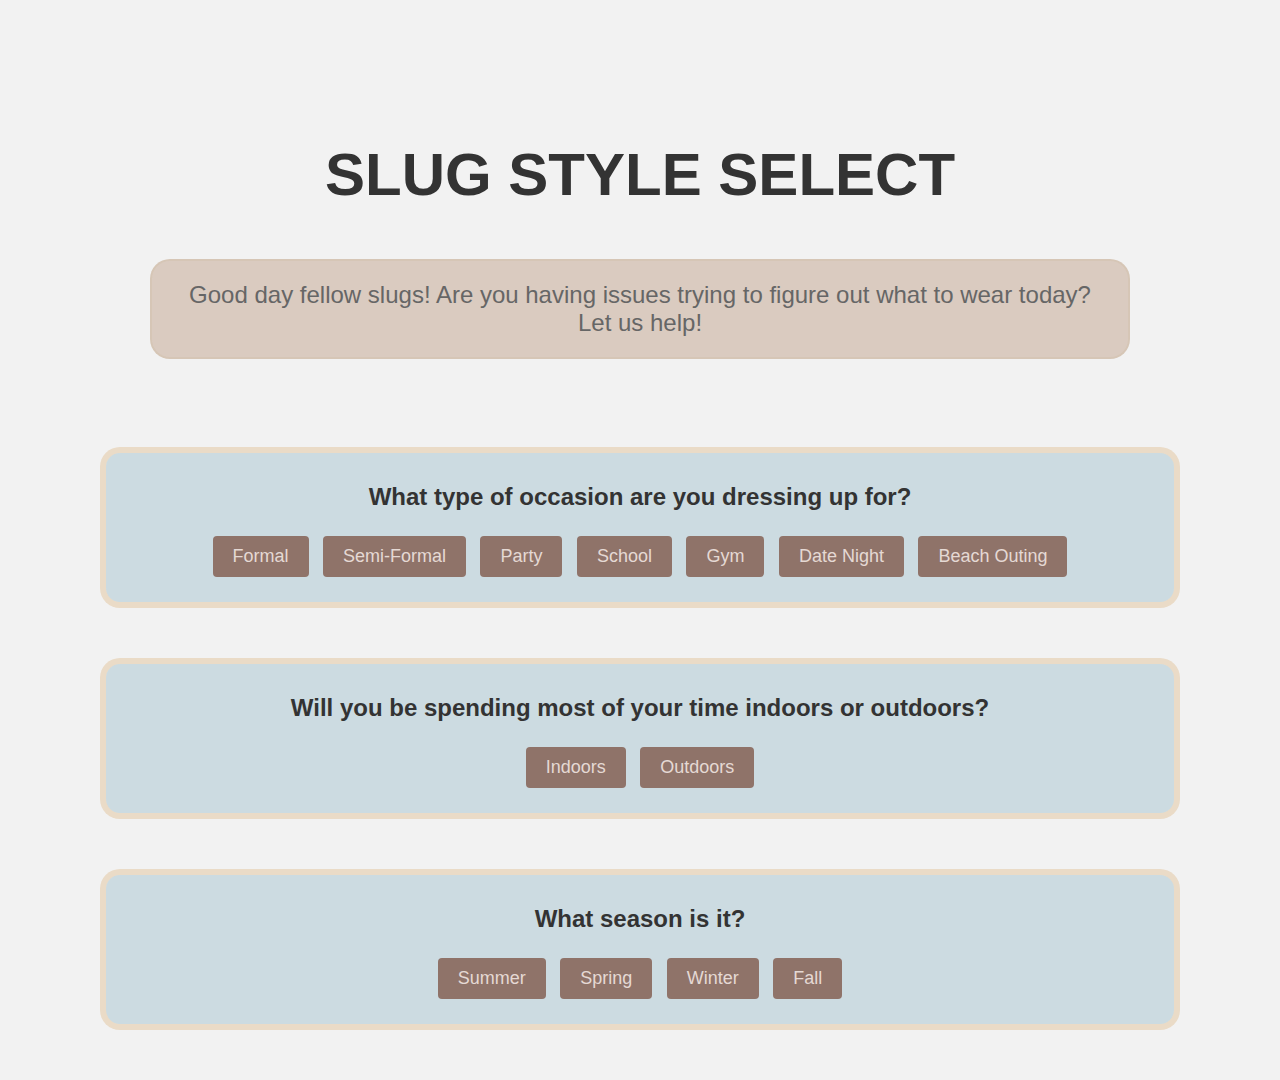
==== index.html @ 7339b8e7 "css added." ====
<!DOCTYPE html>
<html>
    <head>
        <title>Slug Style Select</title>
        <link rel="stylesheet" type="text/css" href="css/group.css">
        <script src="https://code.jquery.com/jquery-3.7.1.min.js"></script>
        <script src="./js/group.js" defer></script>
    </head>
    <body>
        <div id="intro">
            <h1>SLUG STYLE SELECT</h1>
            <p id="welcome">Good day fellow slugs! Are you having issues trying to figure out what to wear today? Let us help!</p>
        </div>
        <img>
        <div id="occassion" class="opaque-box">
            <h2>What type of occasion are you dressing up for?</h2>
            <button id="formal">Formal</button>
            <button id="semiFormal">Semi-Formal</button>
            <button id="party">Party</button>
            <button id="school">School</button>
            <button id="gym">Gym</button>
            <button id="dateNight">Date Night</button>
            <button id="beachOuting">Beach Outing</button>
        </div>
        <div id="time" class="opaque-box">
            <h2>Will you be spending most of your time indoors or outdoors?</h2>
            <button id="indoors">Indoors</button>
            <button id="outdoors">Outdoors</button>
        </div>
        <div id="season" class="opaque-box">
            <h2>What season is it?</h2>
            <button id="summer">Summer</button>
            <button id="spring">Spring</button>
            <button id="winter">Winter</button>
            <button id="fall">Fall</button>
        </div>
        <div id="submitSection">
            <div id="Submit"></div>
            <h2>All done? Let's see what Slug Style Select put together for you!</h2>
            <button id="submitButton">Submit</button>
        </div>
        <div id="output">
        </div>
    </body>
</html>
---- css/group.css ----
body {
    font-family: Arial, sans-serif;
    background: url(https://i.imgur.com/2deGtPS.png) no-repeat center center fixed;
    background-size: cover;

}

body {
    font-family: Arial, sans-serif;
    background-color: #f2f2f2;
    margin: 50px;
    padding: 0px;
}

#intro {
    text-align: center;
    padding: 50px;
    margin-bottom: -80px; 
}

h1 {
    font-size: 60px;
    color: #333;
}

p {
    font-size: 24px;
    color: #666;
}

.centered-column {
    display: flex;
    flex-direction: column;
    align-items: center;
    text-align: center;
    margin-top: 20px;
}

h2 {
    font-size: 24px;
    color: #333;
    text-align: center
}

button {
    margin: 10px;
    padding: 10px 20px;
    font-size: 18px;
    color: #e5d9d4;
    background-color: rgb(143, 115, 105);
    border: none;
    border-radius: 4px;
    cursor: pointer;
    transition: background-color 0.3s ease;
}

button:hover {
    background-color: #deb375;
}
button.active {
    background-color: rgb(98, 78, 72); 
    color: #e5d9d4;
}
#submitSection {
    display: none;
    text-align:center;
}

.opaque-box {
    border: 6px solid rgba(246, 218, 187, 0.7); 
    background-color: rgba(155, 190, 203, 0.429); 
    padding: 10px 20px 20px 20px; 
    margin: 50px;
    border-radius: 20px; 
    text-align: center;
}

.opaque-box button {
    margin: 5px; 
}

#welcome {
    border: 2px solid rgba(211, 195, 177, 0.7); 
    background-color: rgba(186, 151, 127, 0.429); 
    padding: 20px 20px 20px 20px; 
    margin: 50px;
    border-radius: 20px; 
    text-align: center;
}

#submitSection {
    text-align: center;
}

#output {
    text-align: center; 
}
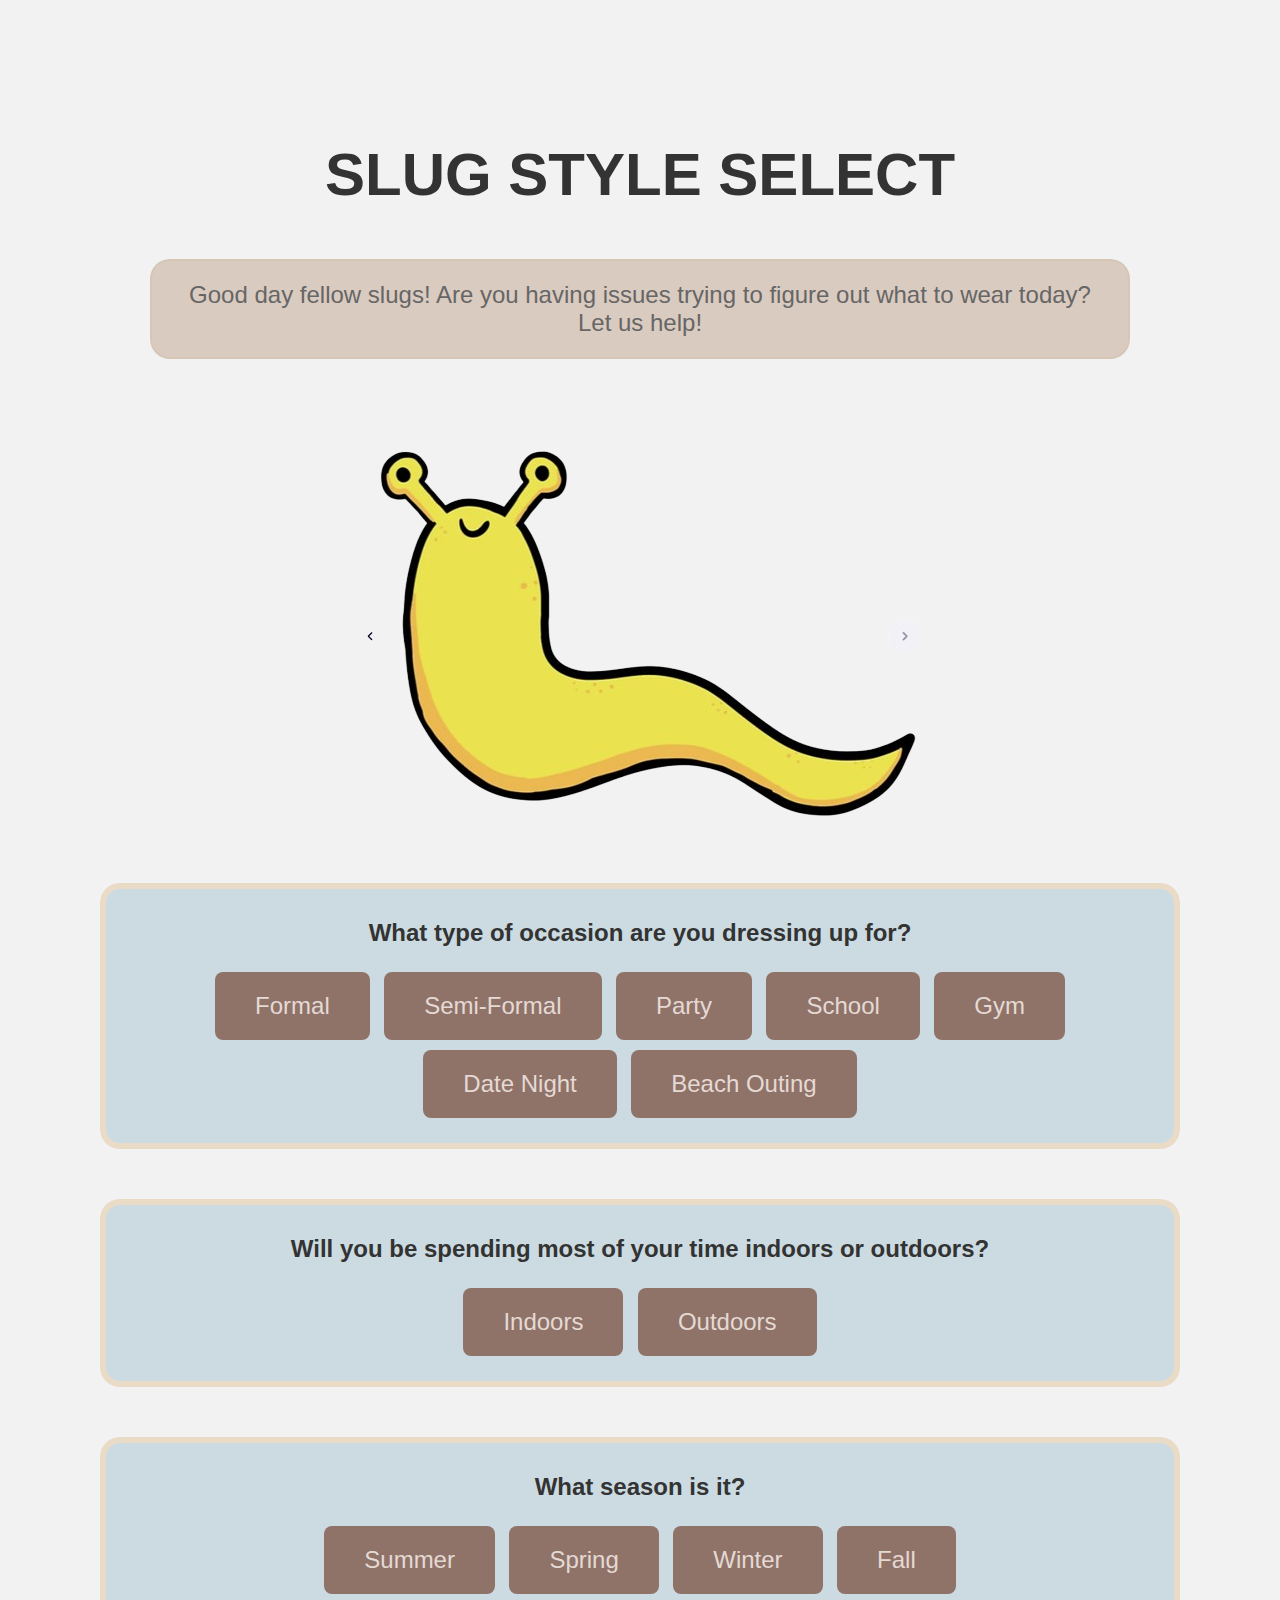
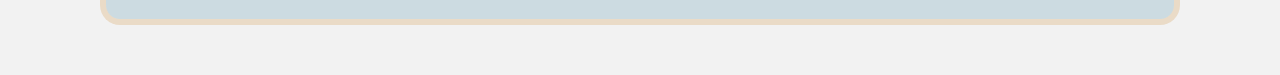
==== commit 07f2e342: "Added the slug :)" ====
--- a/index.html
+++ b/index.html
@@ -10,6 +10,7 @@
         <div id="intro">
             <h1>SLUG STYLE SELECT</h1>
             <p id="welcome">Good day fellow slugs! Are you having issues trying to figure out what to wear today? Let us help!</p>
+            <img src="img/ucsc_slug.jpg">
         </div>
         <img>
         <div id="occassion" class="opaque-box">
--- a/css/group.css
+++ b/css/group.css
@@ -45,19 +45,23 @@
 
 button {
     margin: 10px;
-    padding: 10px 20px;
-    font-size: 18px;
+    padding: 20px 40px;
+    font-size: 24px;
     color: #e5d9d4;
     background-color: rgb(143, 115, 105);
     border: none;
-    border-radius: 4px;
+    border-radius: 8px;
     cursor: pointer;
-    transition: background-color 0.3s ease;
+    transition: background-color 0.3s ease, font-size 0.5s ease, padding 0.5s ease;
 }
 
 button:hover {
     background-color: #deb375;
+    font-size: 2.0rem;
+    padding: 30px 60px;
+    transition-duration: .5s; //*adjust this value to slow or speed up button growing transition animation */
 }
+
 button.active {
     background-color: rgb(98, 78, 72); 
     color: #e5d9d4;
@@ -65,6 +69,9 @@
 #submitSection {
     display: none;
     text-align:center;
+}
+#submitButton:active {
+    background-color: rgb(98, 78, 72); 
 }
 
 .opaque-box {
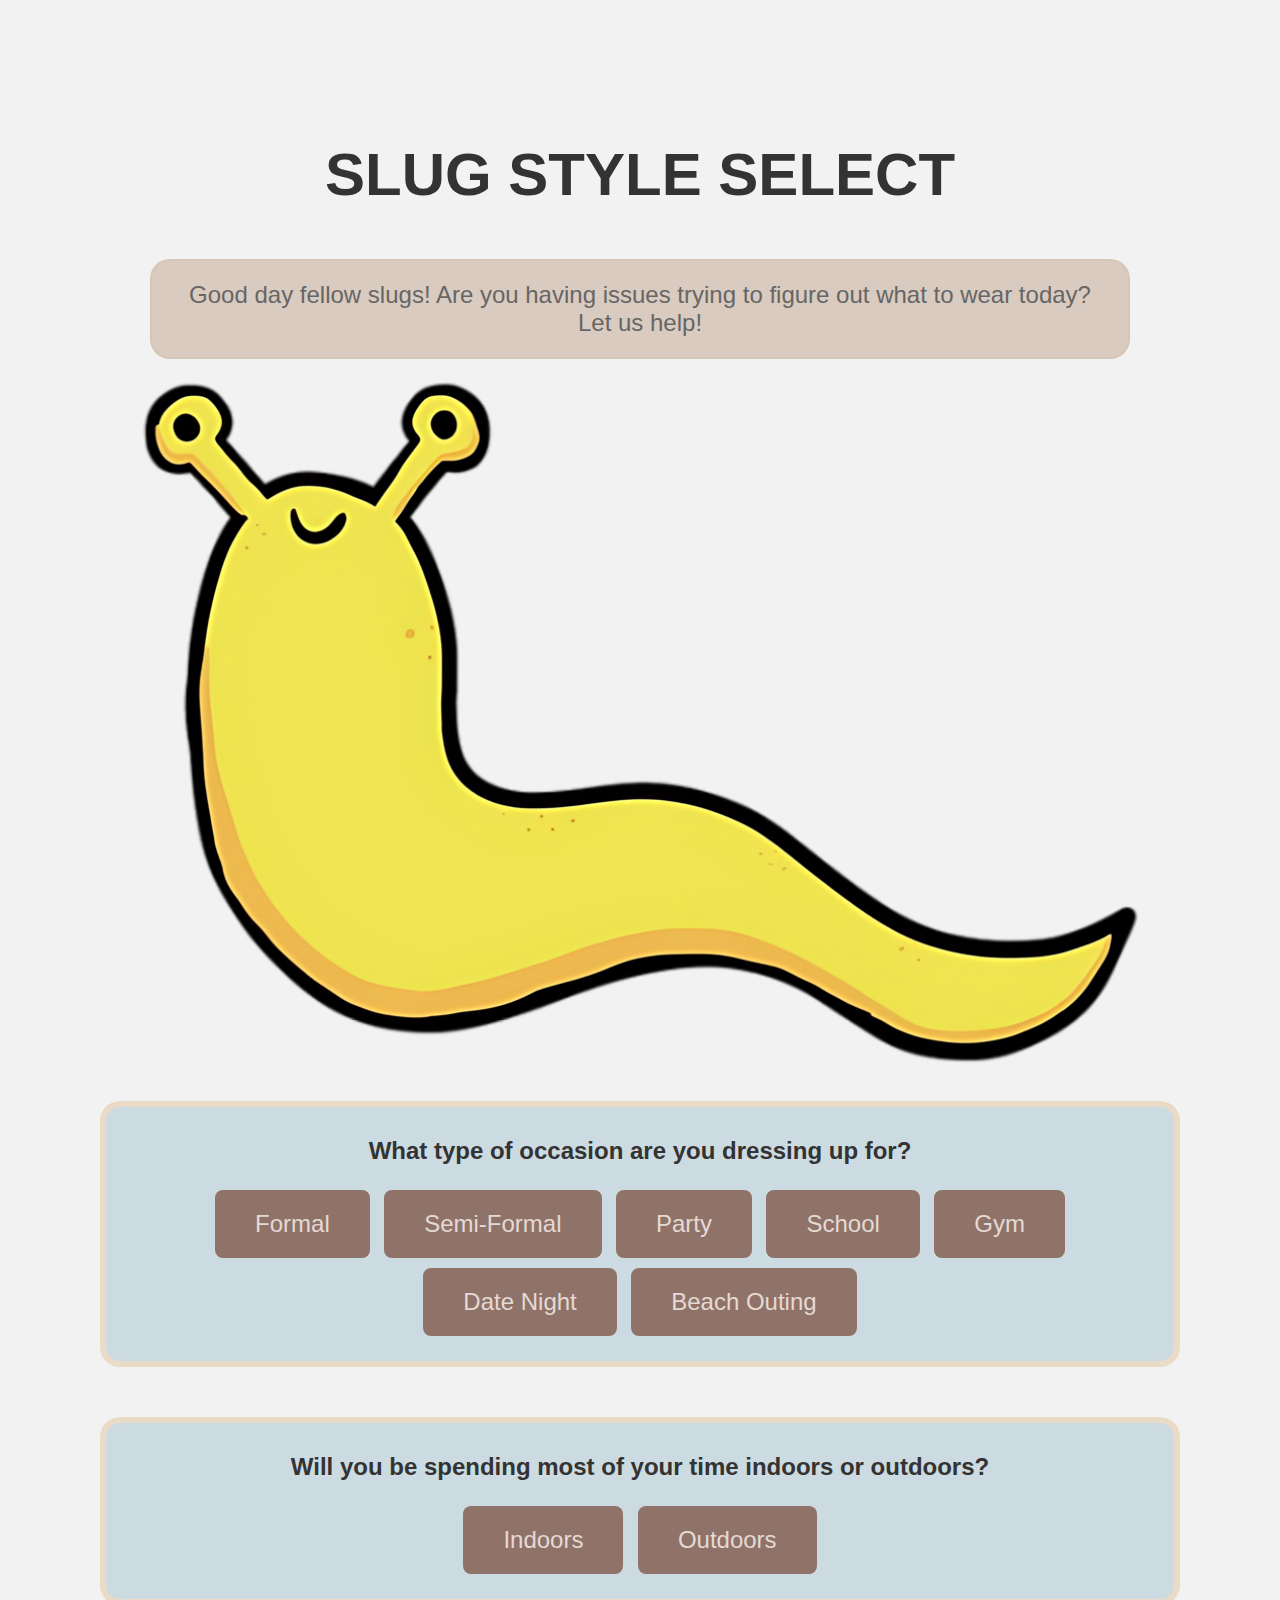
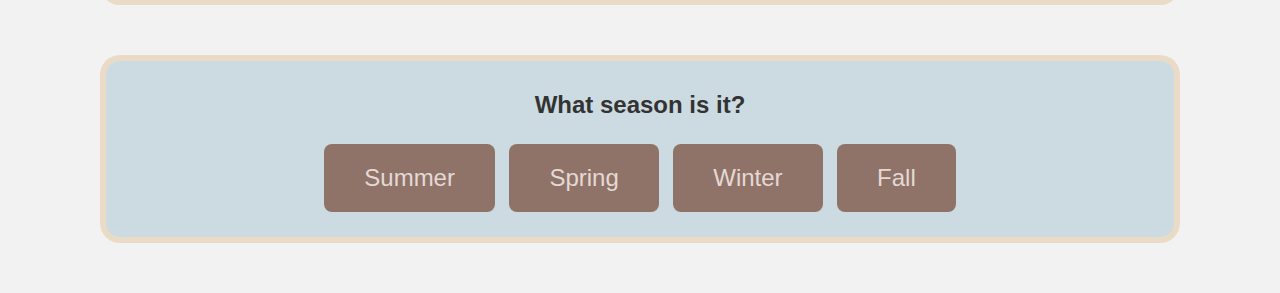
==== commit 758ecfeb: "slug img fix" ====
--- a/index.html
+++ b/index.html
@@ -10,7 +10,7 @@
         <div id="intro">
             <h1>SLUG STYLE SELECT</h1>
             <p id="welcome">Good day fellow slugs! Are you having issues trying to figure out what to wear today? Let us help!</p>
-            <img src="img/ucsc_slug.jpg">
+            <img src="img/slug/ucsc_slug.png">
         </div>
         <img>
         <div id="occassion" class="opaque-box">
--- a/css/group.css
+++ b/css/group.css
@@ -17,6 +17,13 @@
     text-align: center;
     padding: 50px;
     margin-bottom: -80px; 
+}
+
+#intro img {
+    width: 1000px;
+    height: auto; 
+    margin-top: -250px;
+    margin-bottom: -100px;
 }
 
 h1 {
@@ -102,4 +109,5 @@
 
 #output {
     text-align: center; 
-}+}
+
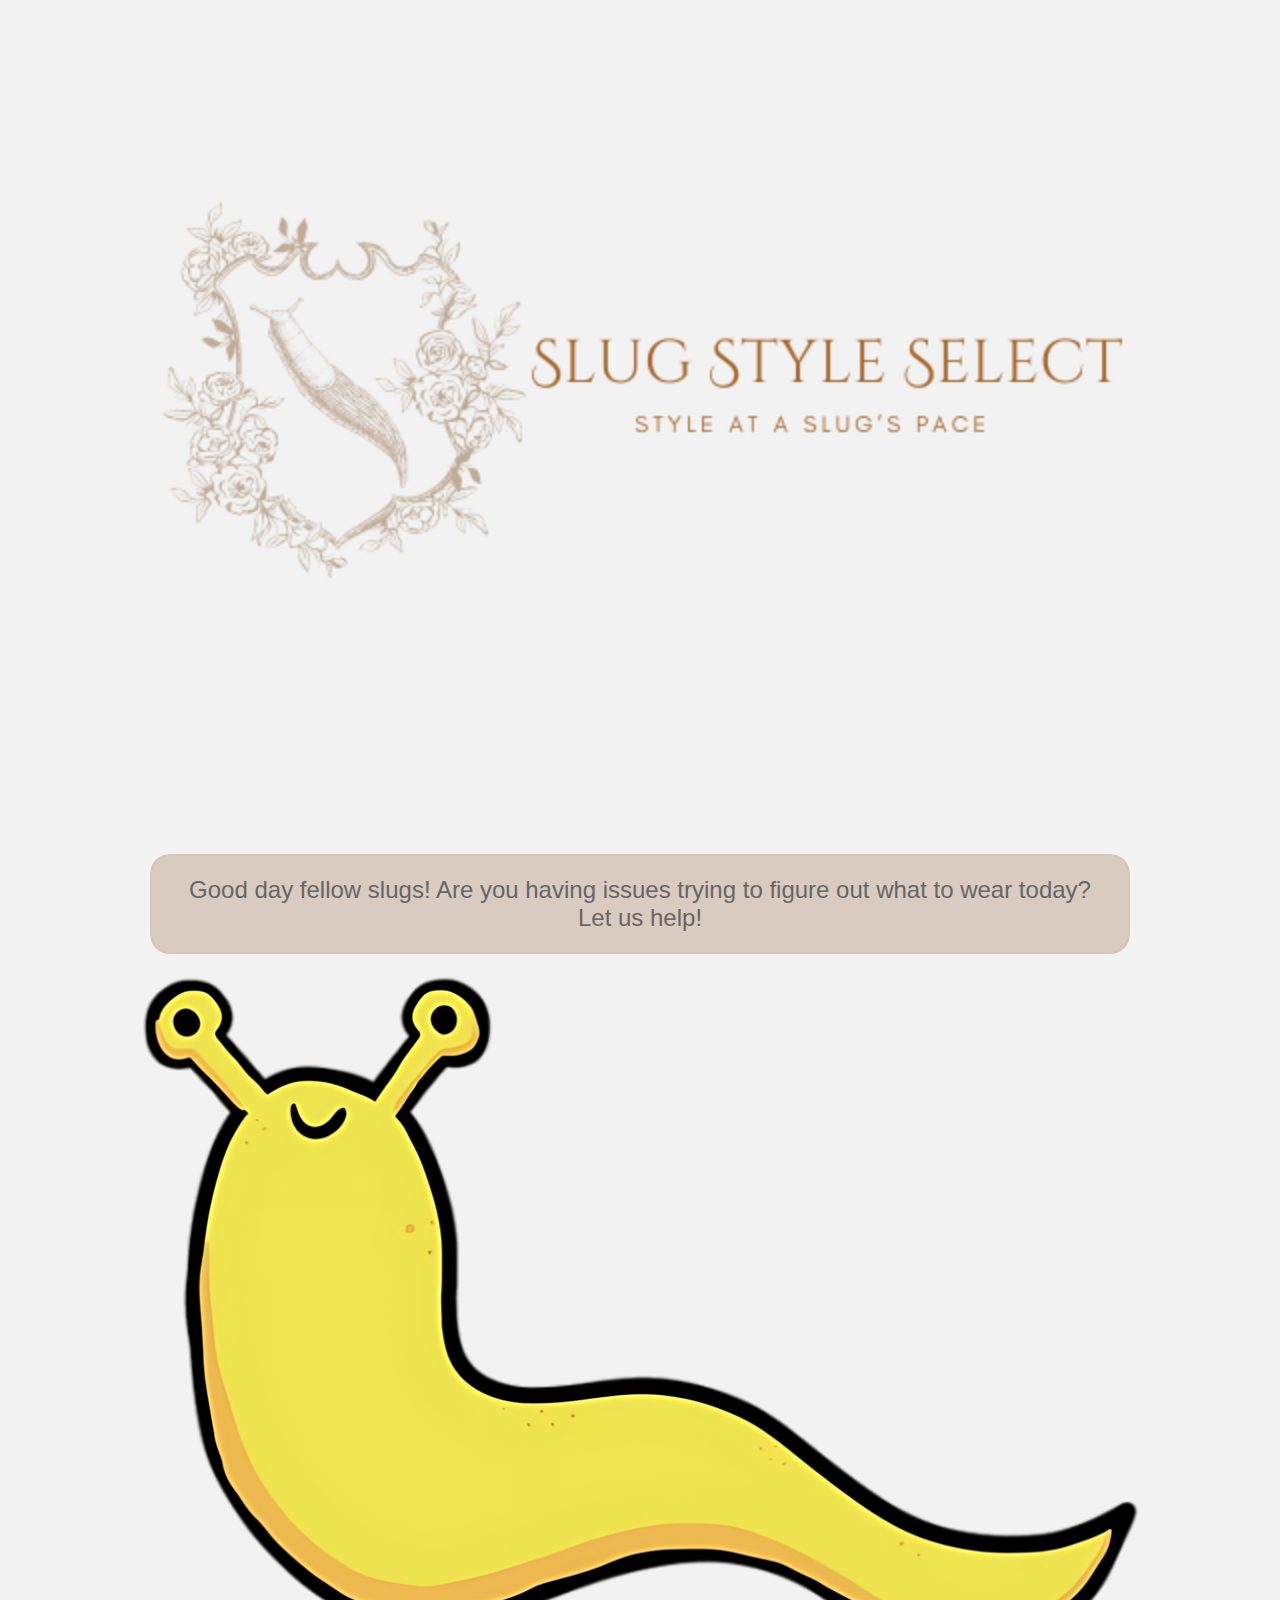
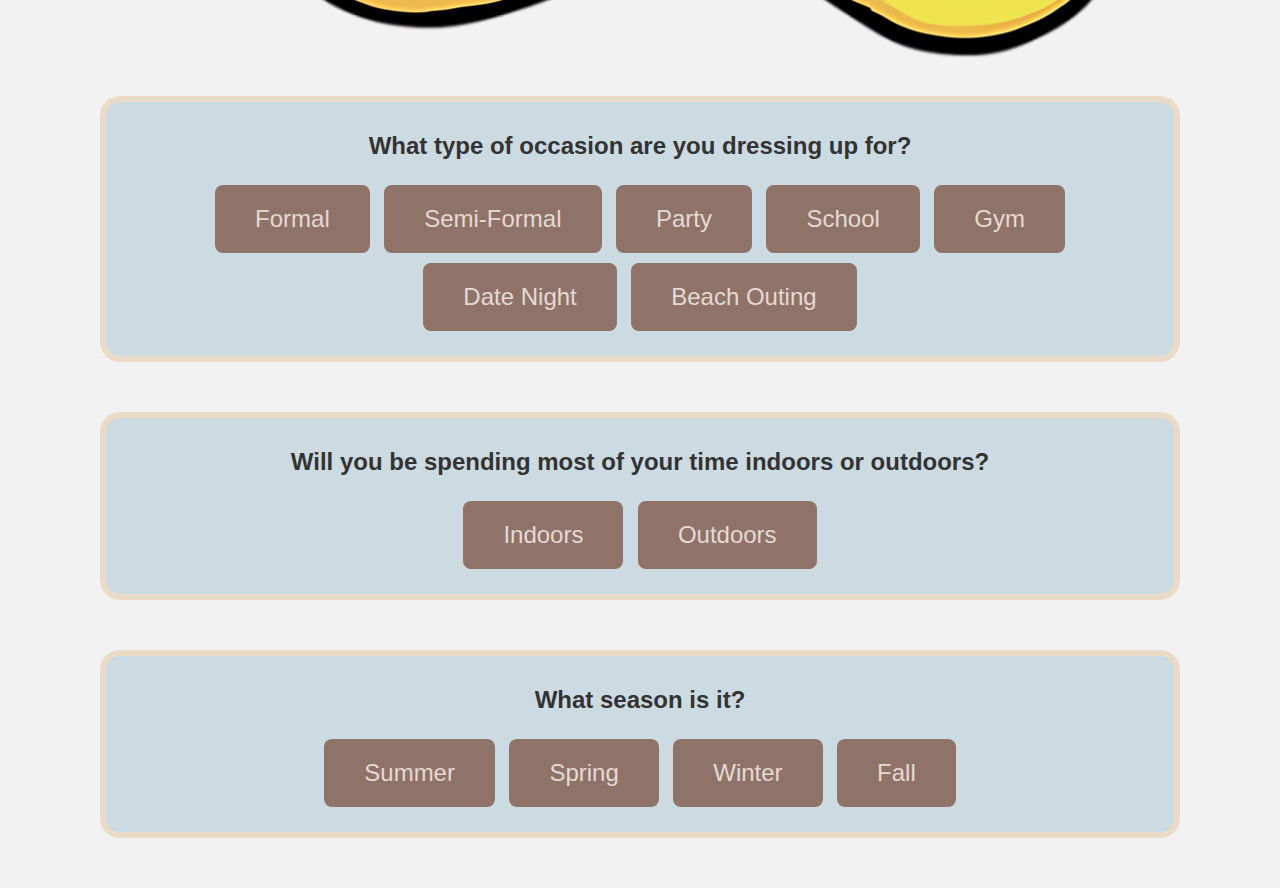
==== commit c6d31b80: "lgoo in" ====
--- a/index.html
+++ b/index.html
@@ -8,7 +8,7 @@
     </head>
     <body>
         <div id="intro">
-            <h1>SLUG STYLE SELECT</h1>
+            <h1><img src="img/logo/Slug Style Select.png" alt="logo"></h1>
             <p id="welcome">Good day fellow slugs! Are you having issues trying to figure out what to wear today? Let us help!</p>
             <img src="img/slug/ucsc_slug.png">
         </div>
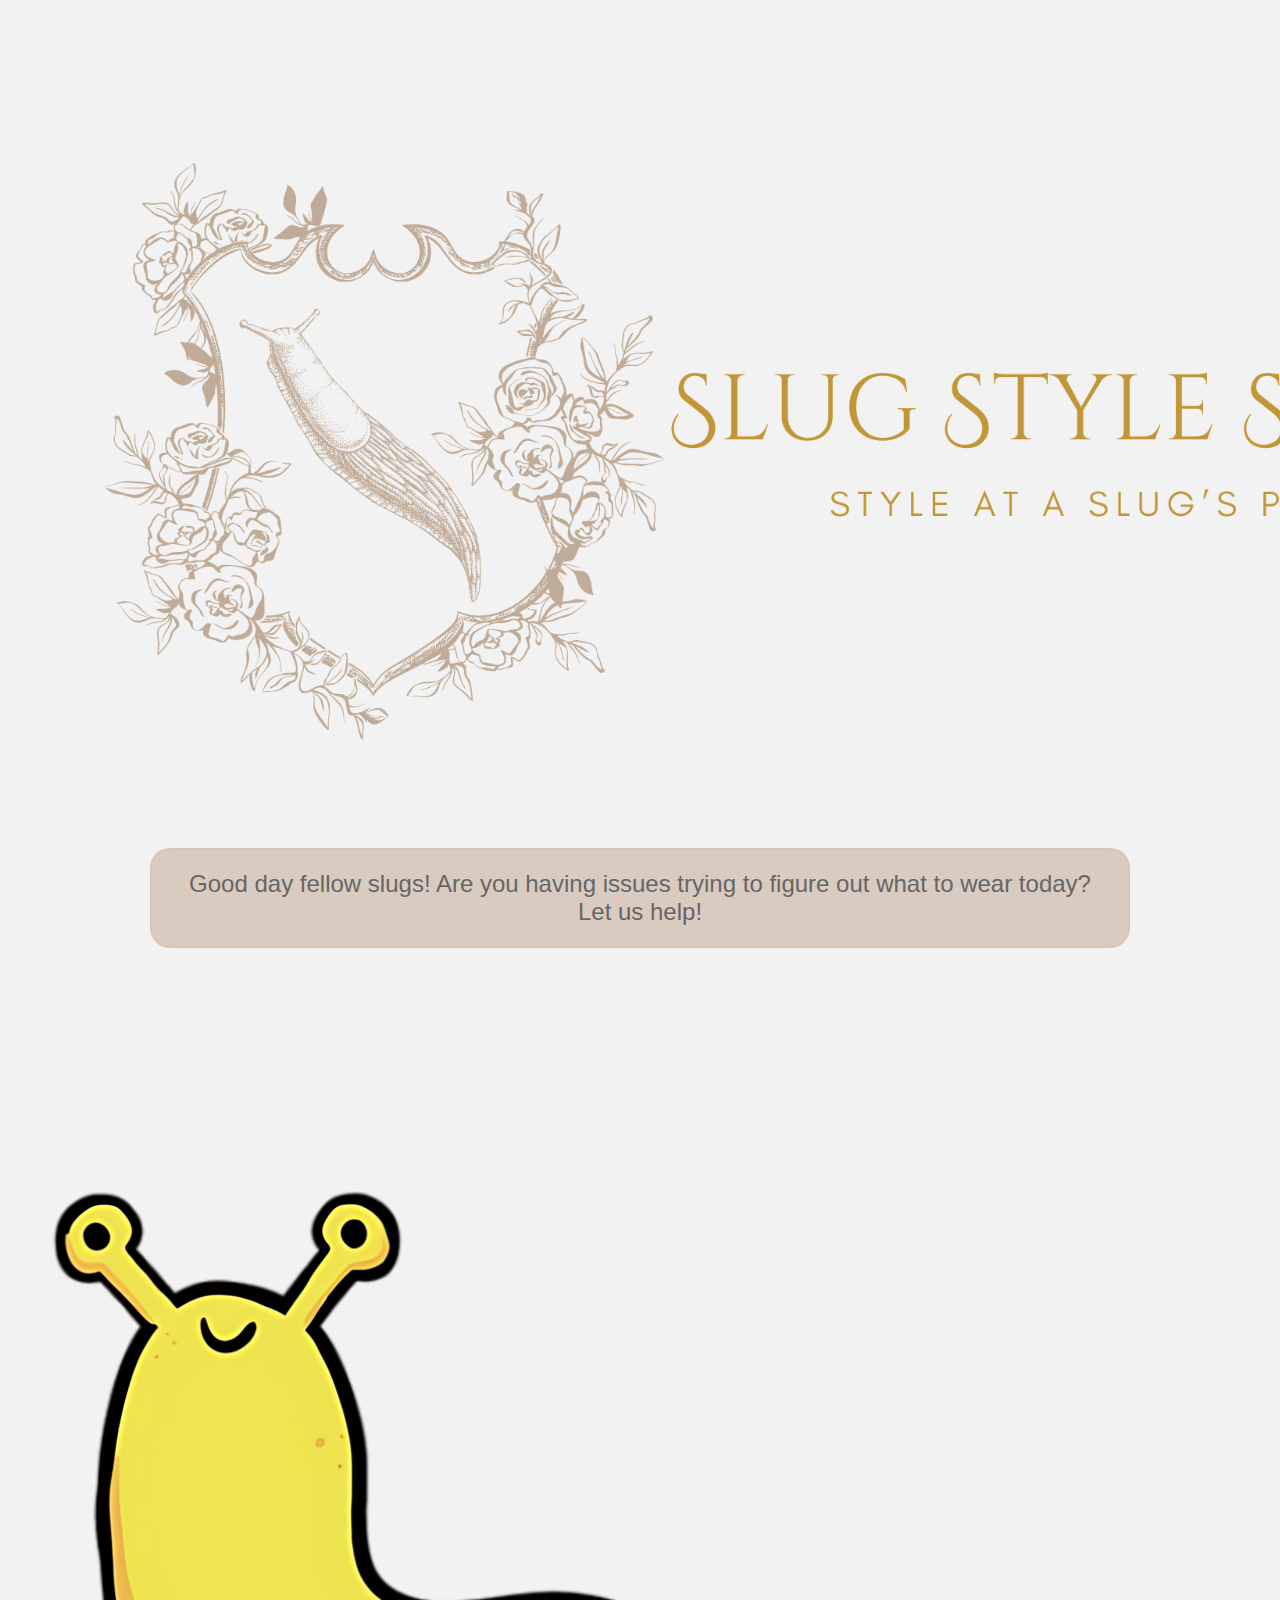
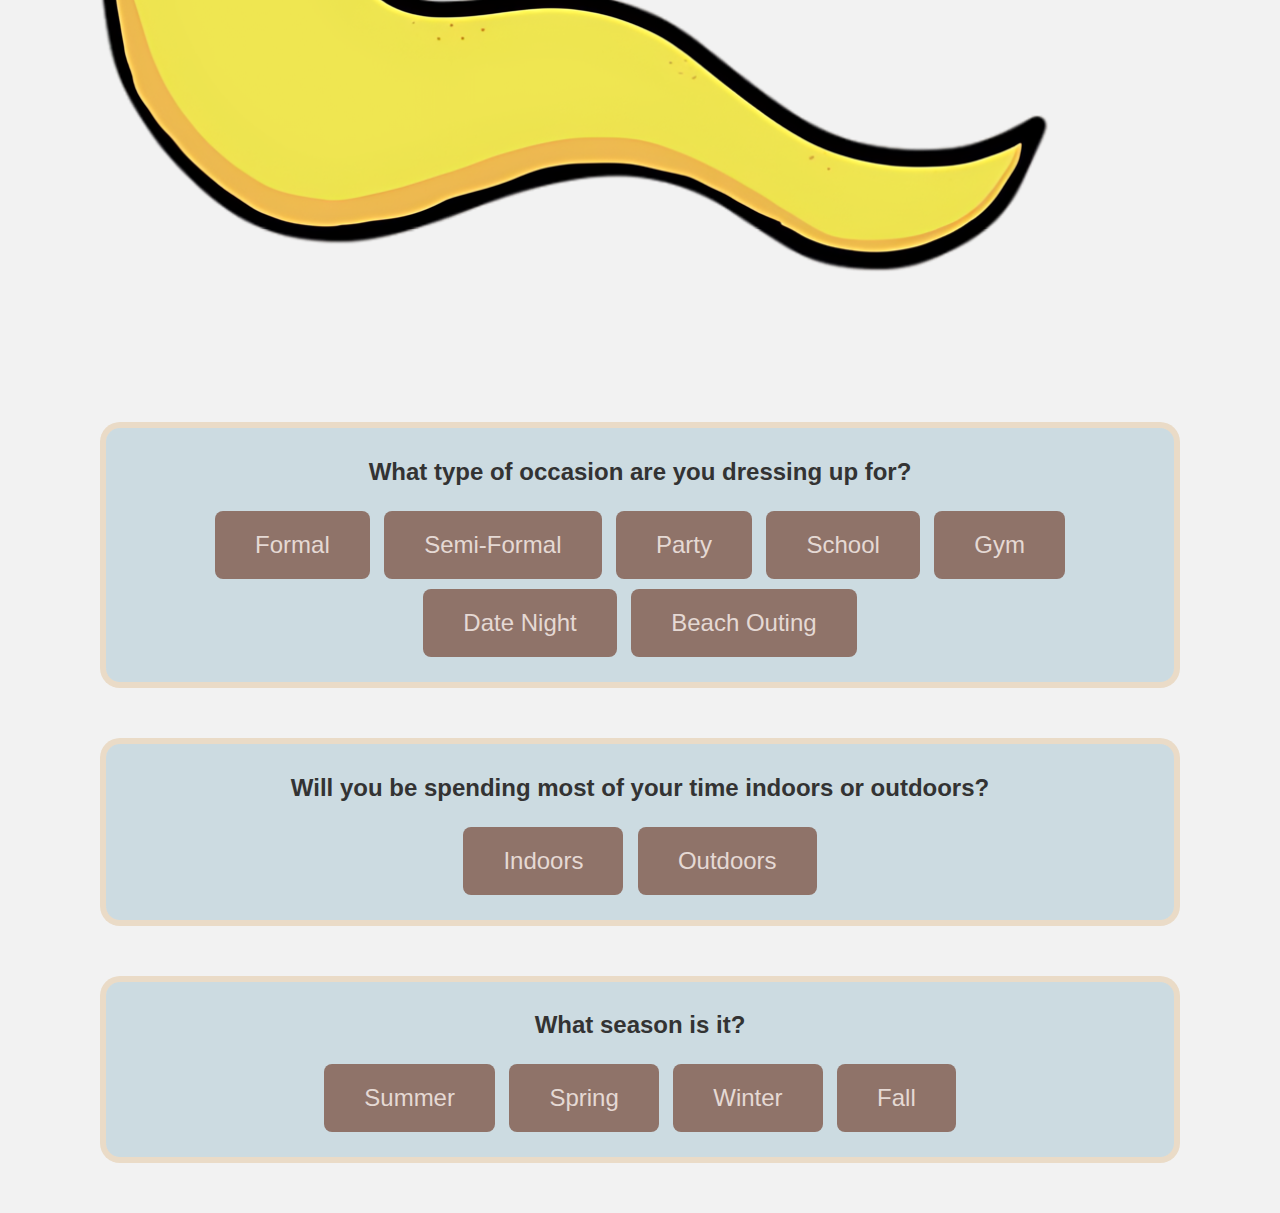
==== commit 279b47f6: "logo added" ====
--- a/index.html
+++ b/index.html
@@ -8,11 +8,10 @@
     </head>
     <body>
         <div id="intro">
-            <h1><img src="img/logo/Slug Style Select.png" alt="logo"></h1>
+            <h1><img src="img/logo/logo.png" alt="logo"></h1>
             <p id="welcome">Good day fellow slugs! Are you having issues trying to figure out what to wear today? Let us help!</p>
-            <img src="img/slug/ucsc_slug.png">
         </div>
-        <img>
+        <div id="slug"><img src="img/slug/ucsc_slug.png"></div>
         <div id="occassion" class="opaque-box">
             <h2>What type of occasion are you dressing up for?</h2>
             <button id="formal">Formal</button>
--- a/css/group.css
+++ b/css/group.css
@@ -17,10 +17,11 @@
     text-align: center;
     padding: 50px;
     margin-bottom: -80px; 
+    margin-top: 200px;
 }
 
 #intro img {
-    width: 1000px;
+    width: 1500px;
     height: auto; 
     margin-top: -250px;
     margin-bottom: -100px;
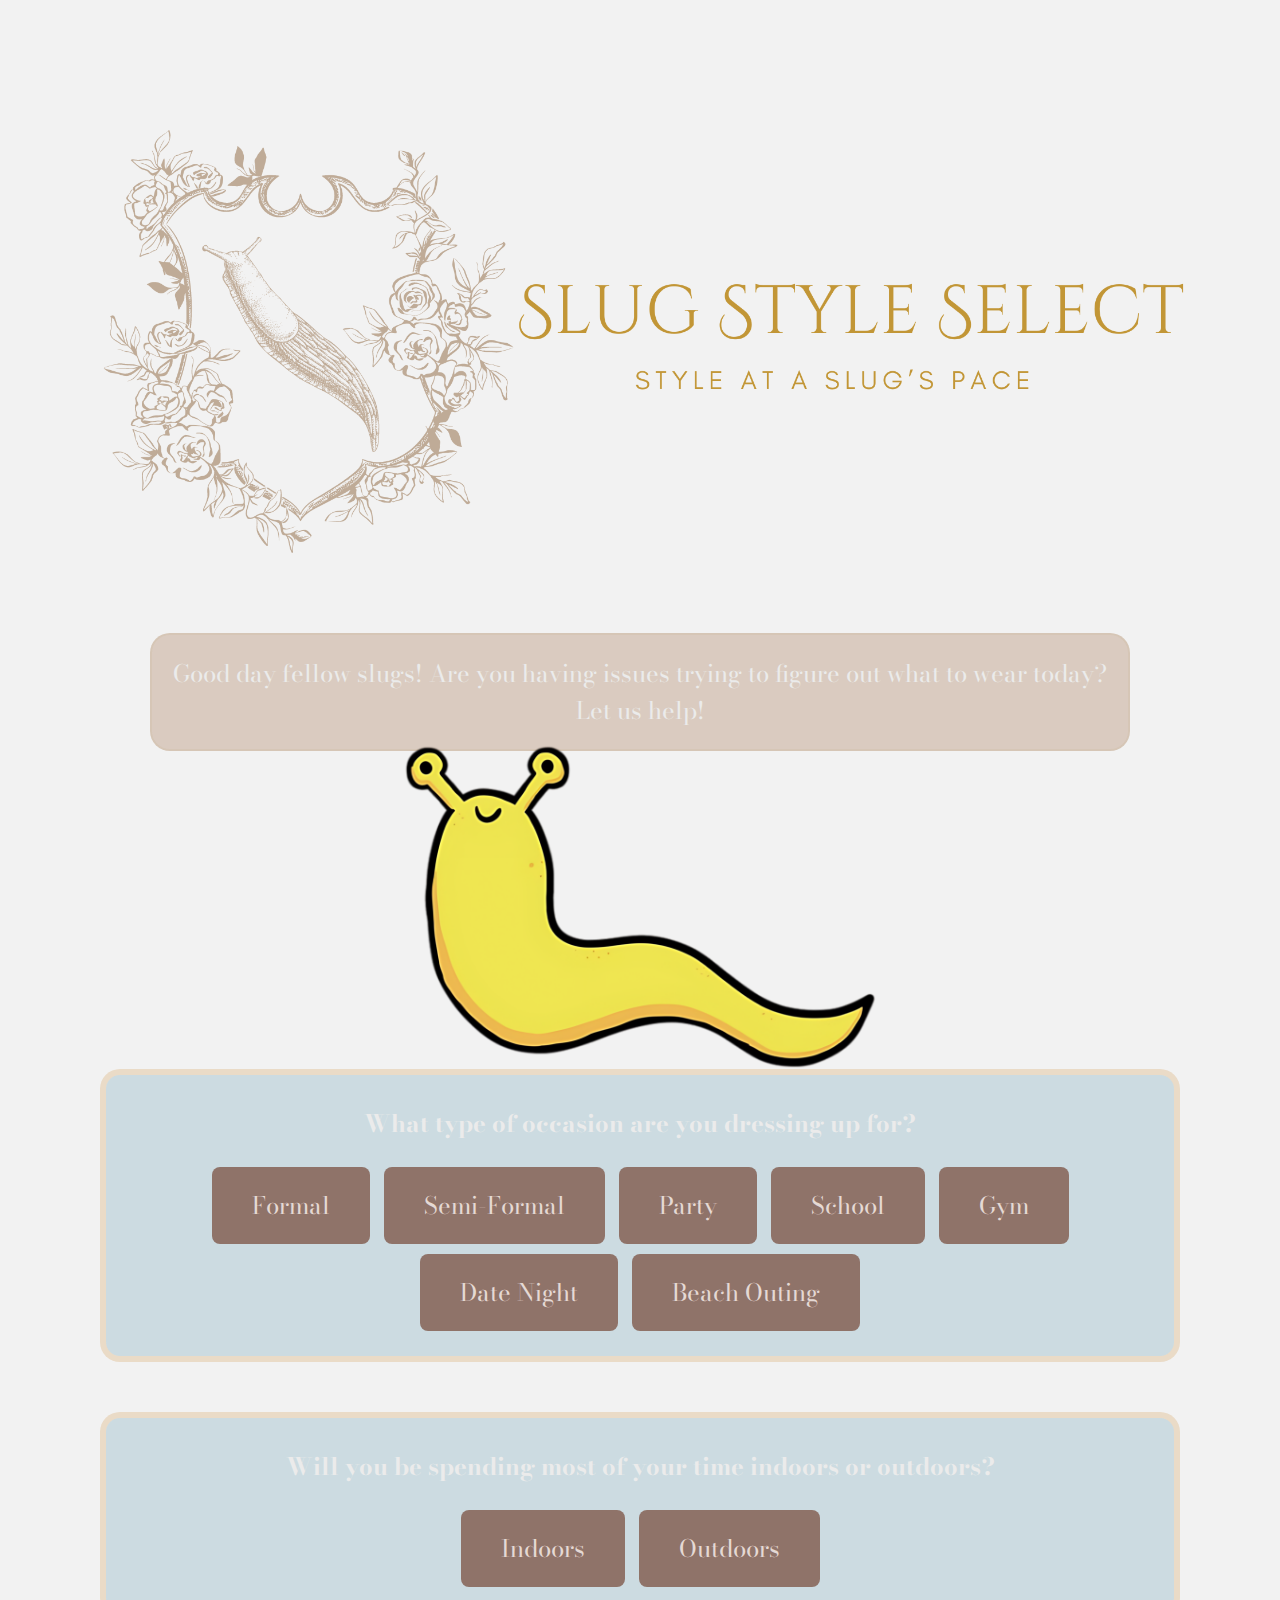
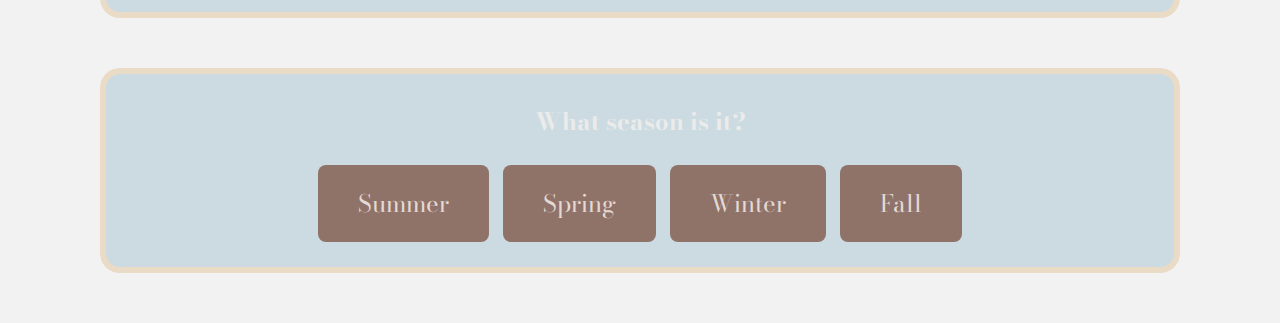
==== commit a34ea891: "site overhaul" ====
--- a/index.html
+++ b/index.html
@@ -5,6 +5,10 @@
         <link rel="stylesheet" type="text/css" href="css/group.css">
         <script src="https://code.jquery.com/jquery-3.7.1.min.js"></script>
         <script src="./js/group.js" defer></script>
+        <link rel="preconnect" href="https://fonts.googleapis.com">
+        <link rel="preconnect" href="https://fonts.gstatic.com" crossorigin>
+        <link href="https://fonts.googleapis.com/css2?family=Bodoni+Moda:ital,opsz,wght@0,6..96,400..900;1,6..96,400..900&display=swap" rel="stylesheet">
+
     </head>
     <body>
         <div id="intro">
--- a/css/group.css
+++ b/css/group.css
@@ -1,16 +1,10 @@
-
 body {
-    font-family: Arial, sans-serif;
-    background: url(https://i.imgur.com/2deGtPS.png) no-repeat center center fixed;
+    font-family: "Bodoni Moda", serif;
+    background: url('../img/background/background.png') no-repeat center center fixed;
     background-size: cover;
-
-}
-
-body {
-    font-family: Arial, sans-serif;
     background-color: #f2f2f2;
     margin: 50px;
-    padding: 0px;
+    padding: 0;
 }
 
 #intro {
@@ -21,20 +15,20 @@
 }
 
 #intro img {
-    width: 1500px;
+    width: 1100px;
     height: auto; 
     margin-top: -250px;
     margin-bottom: -100px;
 }
 
-h1 {
-    font-size: 60px;
-    color: #333;
+#slug {
+    text-align: center;
+    margin-top: -210px;
+    margin-bottom: -100px;
 }
 
-p {
-    font-size: 24px;
-    color: #666;
+#slug img {
+    max-width: 40%;
 }
 
 .centered-column {
@@ -45,10 +39,22 @@
     margin-top: 20px;
 }
 
+body, h1, p, h2, button {
+    font-family: "Bodoni Moda", serif;
+    color: #ebebeb;
+}
+
+h1 {
+    font-size: 60px;
+}
+
+p {
+    font-size: 24px;
+}
+
 h2 {
     font-size: 24px;
-    color: #333;
-    text-align: center
+    text-align: center;
 }
 
 button {
@@ -67,17 +73,19 @@
     background-color: #deb375;
     font-size: 2.0rem;
     padding: 30px 60px;
-    transition-duration: .5s; //*adjust this value to slow or speed up button growing transition animation */
+    transition-duration: .5s; 
 }
 
 button.active {
     background-color: rgb(98, 78, 72); 
     color: #e5d9d4;
 }
+
 #submitSection {
     display: none;
-    text-align:center;
+    text-align: center;
 }
+
 #submitButton:active {
     background-color: rgb(98, 78, 72); 
 }
@@ -111,4 +119,3 @@
 #output {
     text-align: center; 
 }
-
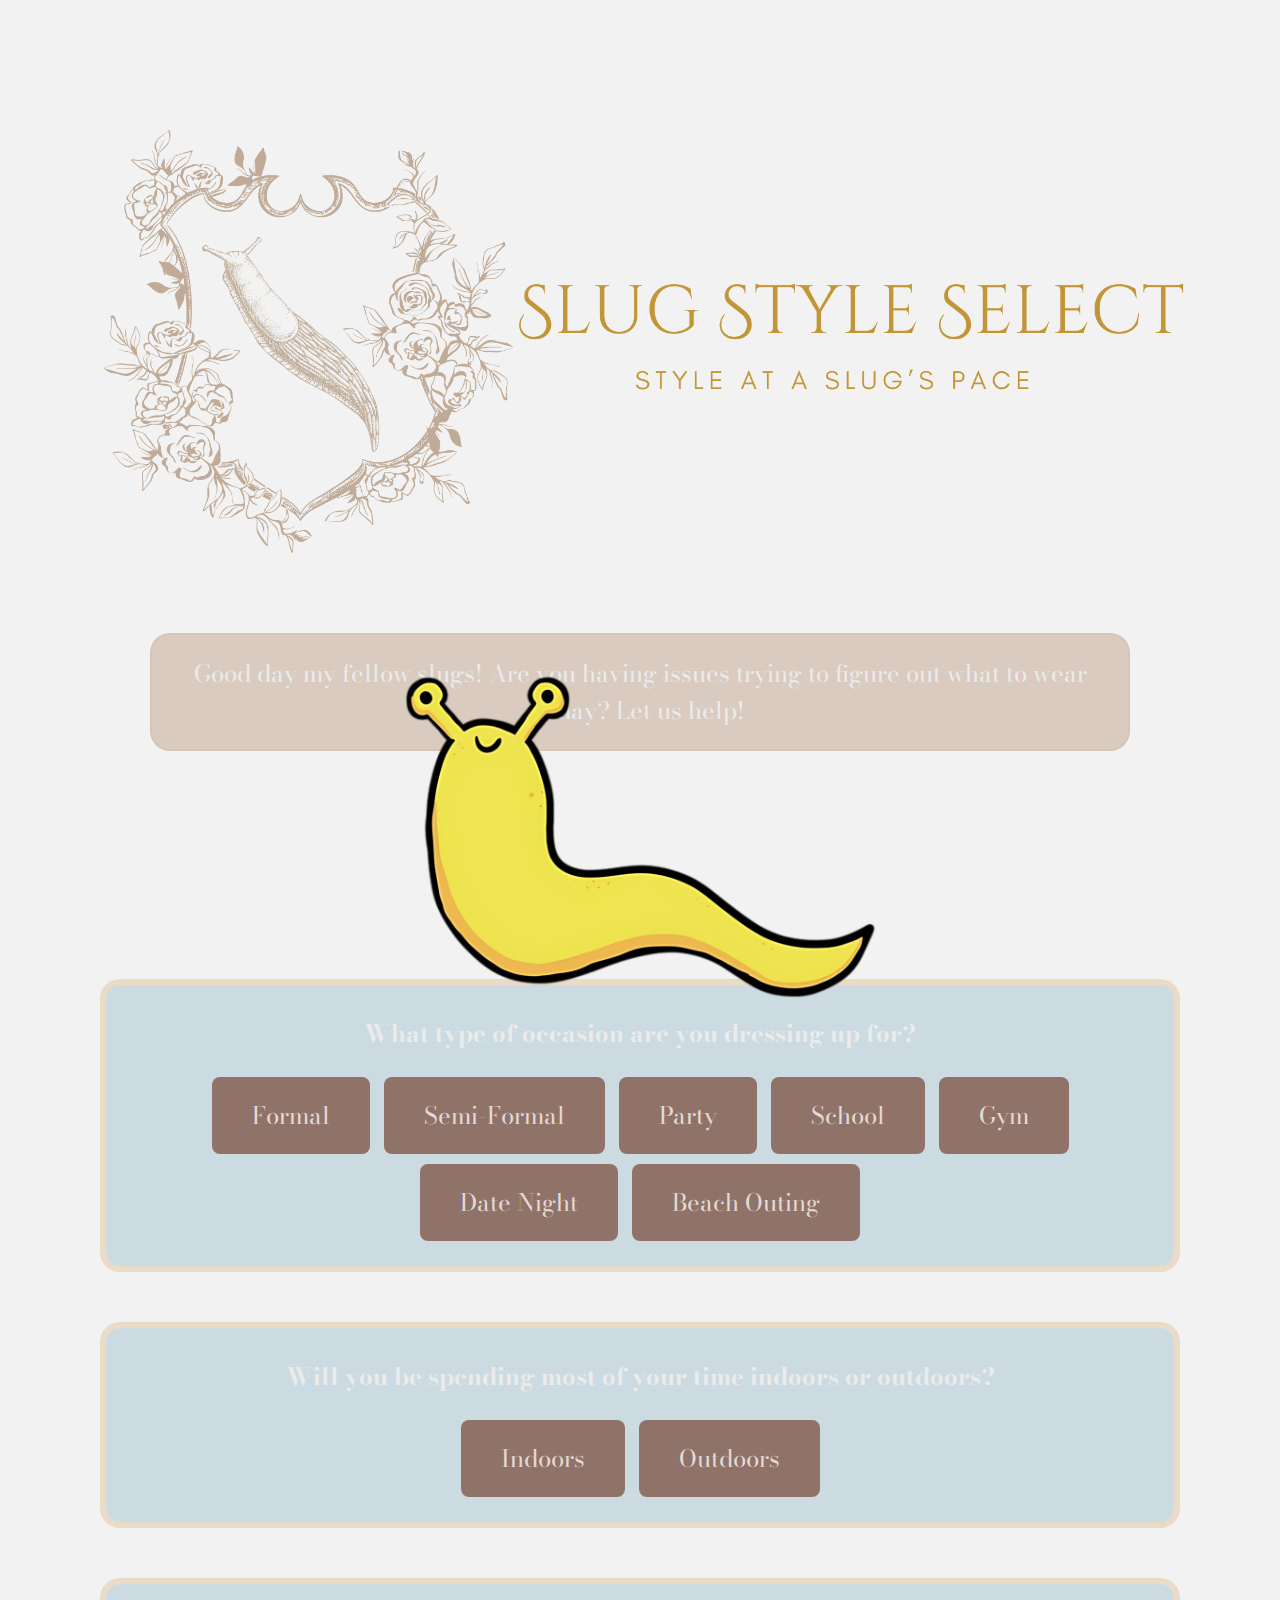
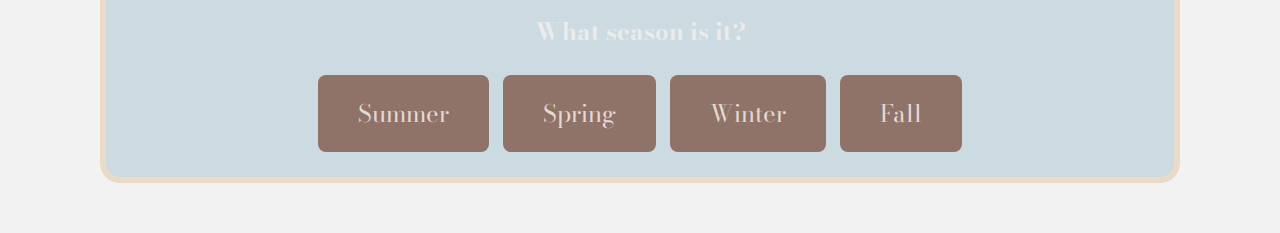
==== commit cd1562b4: "testing commit to master" ====
--- a/index.html
+++ b/index.html
@@ -13,7 +13,7 @@
     <body>
         <div id="intro">
             <h1><img src="img/logo/logo.png" alt="logo"></h1>
-            <p id="welcome">Good day fellow slugs! Are you having issues trying to figure out what to wear today? Let us help!</p>
+            <p id="welcome">Good day my fellow slugs! Are you having issues trying to figure out what to wear today? Let us help!</p>
         </div>
         <div id="slug"><img src="img/slug/ucsc_slug.png"></div>
         <div id="occassion" class="opaque-box">
--- a/css/group.css
+++ b/css/group.css
@@ -23,8 +23,8 @@
 
 #slug {
     text-align: center;
-    margin-top: -210px;
-    margin-bottom: -100px;
+    margin-top: -280px;
+    margin-bottom: -120px;
 }
 
 #slug img {
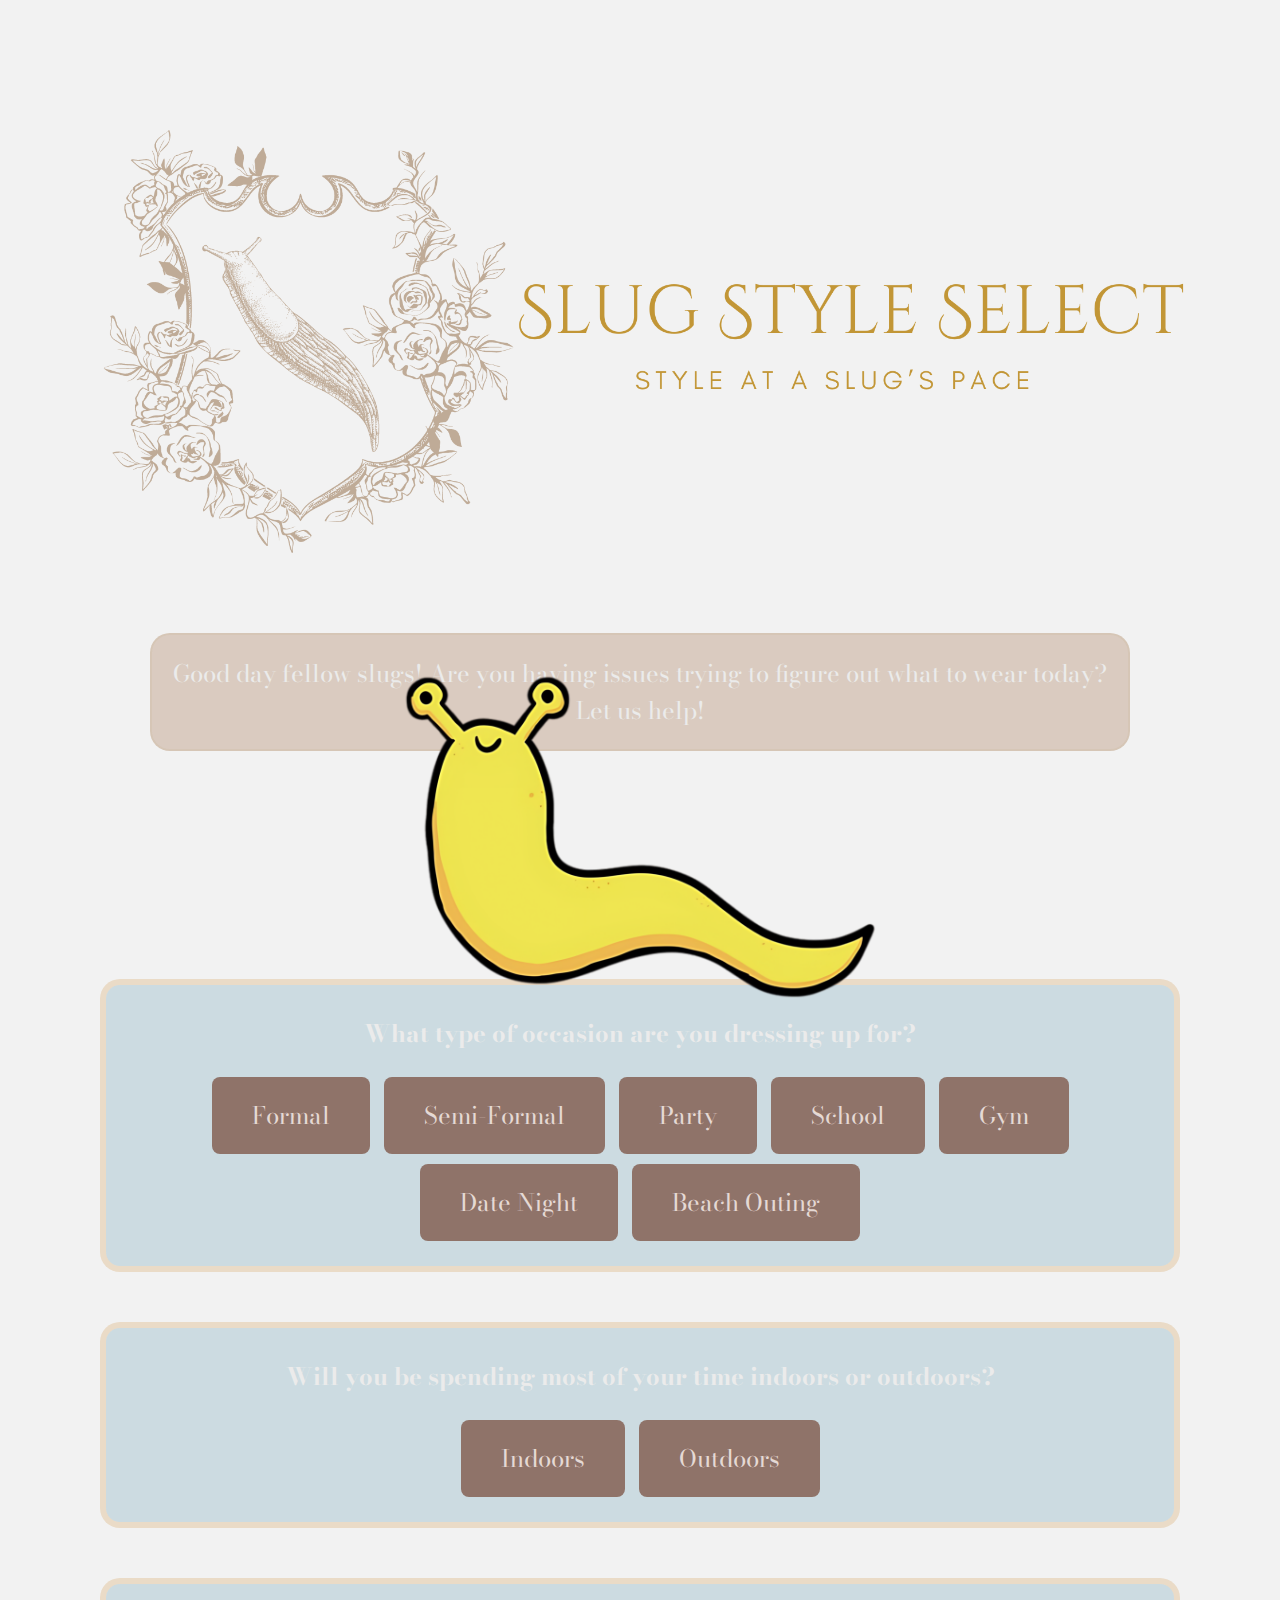
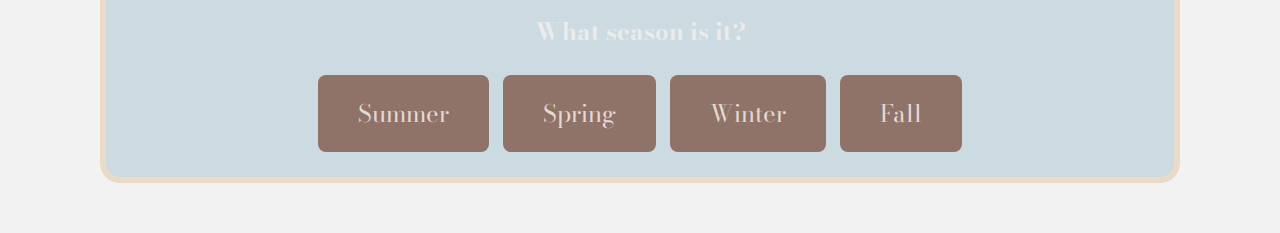
==== commit cd9a2926: "uploading images" ====
--- a/index.html
+++ b/index.html
@@ -13,7 +13,7 @@
     <body>
         <div id="intro">
             <h1><img src="img/logo/logo.png" alt="logo"></h1>
-            <p id="welcome">Good day my fellow slugs! Are you having issues trying to figure out what to wear today? Let us help!</p>
+            <p id="welcome">Good day fellow slugs! Are you having issues trying to figure out what to wear today? Let us help!</p>
         </div>
         <div id="slug"><img src="img/slug/ucsc_slug.png"></div>
         <div id="occassion" class="opaque-box">
